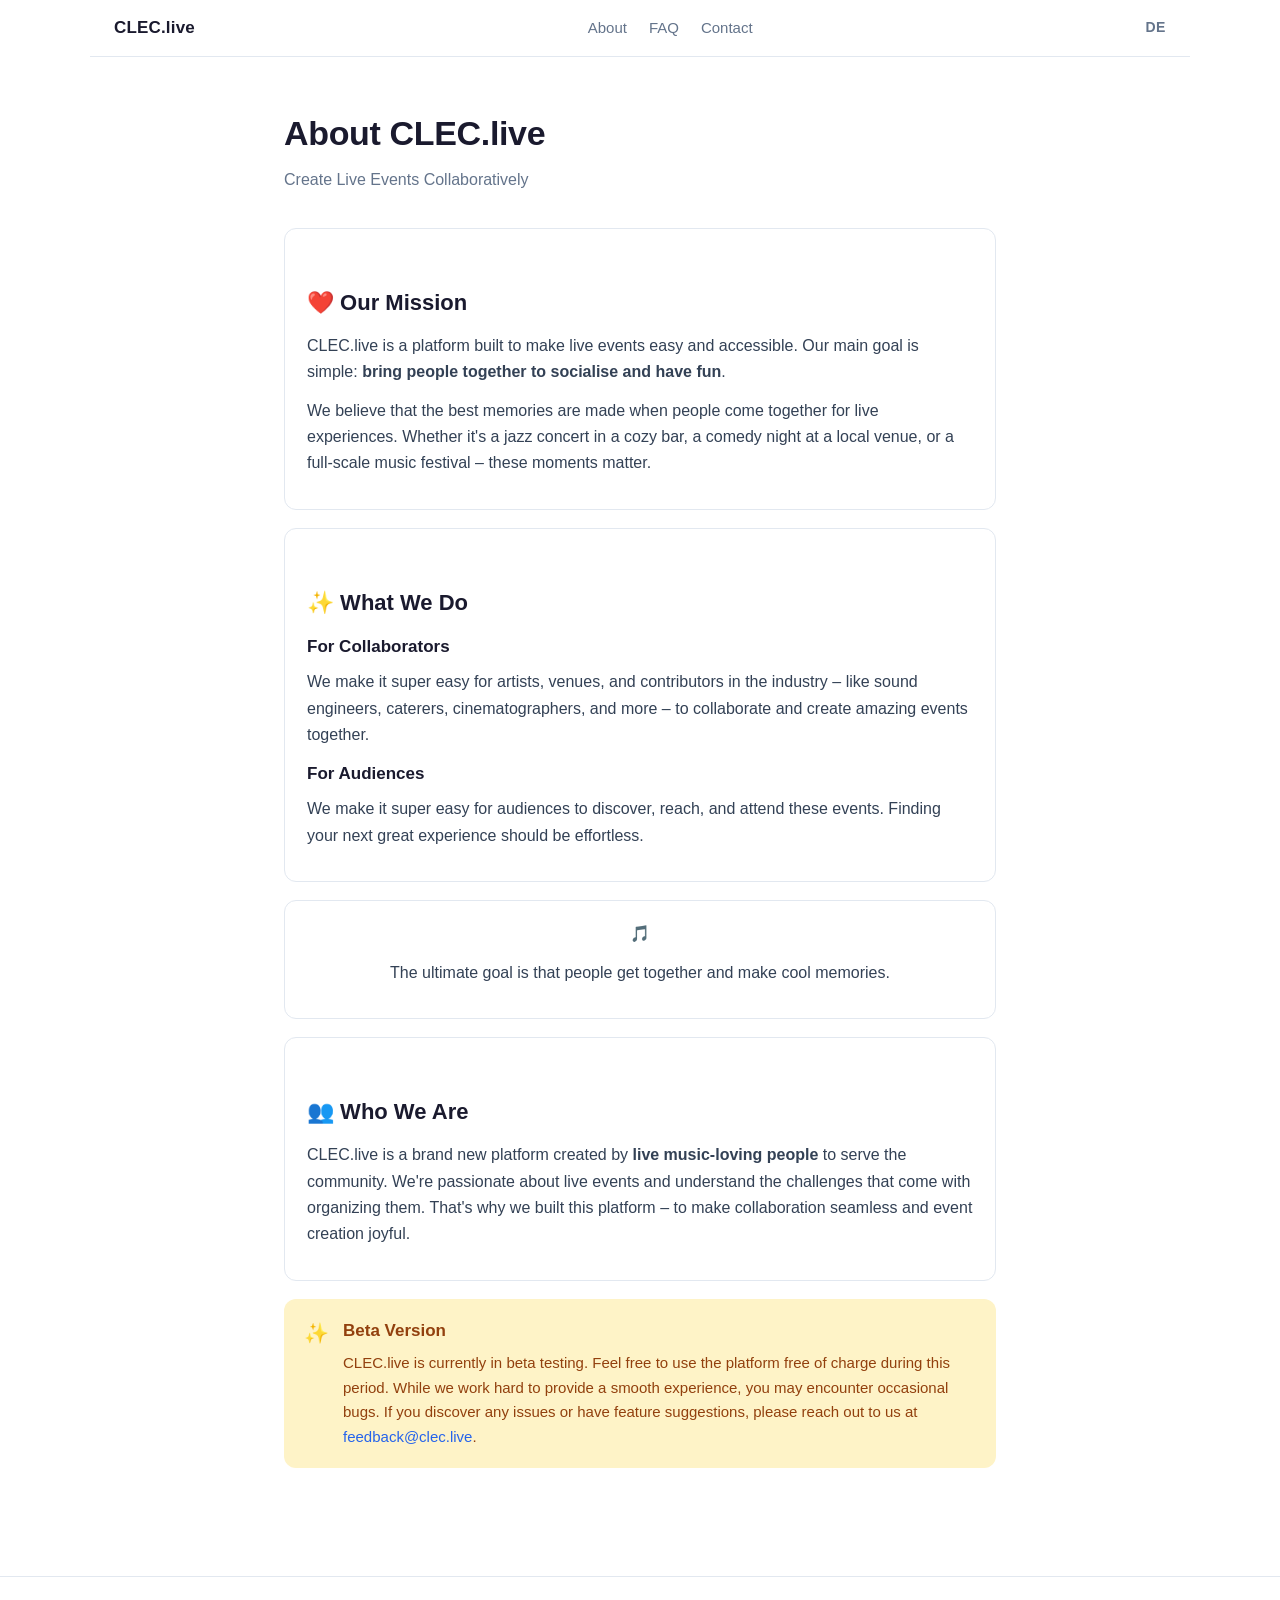
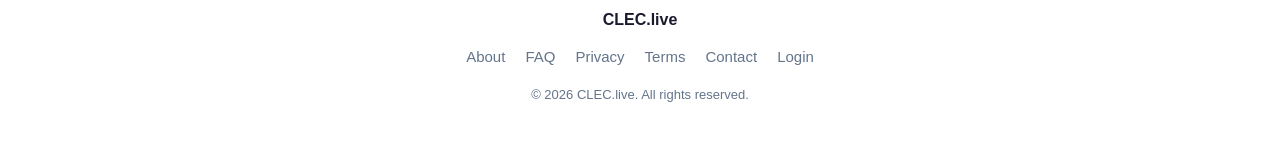
==== about/index.html @ 1204734a "CLEC is between shows - dormant static site Six pages x two languages (EN/DE), sleeping-login page, " ====
<!DOCTYPE html>
<html lang="en">
<head>
  <meta charset="UTF-8">
  <meta name="viewport" content="width=device-width, initial-scale=1">
  <title>About CLEC.live · CLEC.live</title>
  <meta name="description" content="Learn more about CLEC.live">
  <link rel="icon" href="/favicon.ico">
  <link rel="stylesheet" href="/style.css">
  <link rel="alternate" hreflang="en" href="https://clec.live/about/">
  <link rel="alternate" hreflang="de" href="https://clec.live/de/about/">
</head>
<body>
  <header class="site-header">
    <a class="logo" href="/">CLEC.live</a>
    <nav>
      <a href="/about/">About</a>
      <a href="/faq/">FAQ</a>
      <a href="/contact/">Contact</a>
    </nav>
    <a class="lang" href="/de/about/" lang="de">DE</a>
  </header>

  <main class="page">
    <h1>About CLEC.live</h1>
    <p class="subtitle">Create Live Events Collaboratively</p>

    <div class="card">
      <h2>❤️ Our Mission</h2>
      <p>CLEC.live is a platform built to make live events easy and accessible. Our main goal is simple: <strong>bring people together to socialise and have fun</strong>.</p>
      <p>We believe that the best memories are made when people come together for live experiences. Whether it's a jazz concert in a cozy bar, a comedy night at a local venue, or a full-scale music festival – these moments matter.</p>
    </div>

    <div class="card">
      <h2>✨ What We Do</h2>
      <h3>For Collaborators</h3>
      <p>We make it super easy for artists, venues, and contributors in the industry – like sound engineers, caterers, cinematographers, and more – to collaborate and create amazing events together.</p>
      <h3>For Audiences</h3>
      <p>We make it super easy for audiences to discover, reach, and attend these events. Finding your next great experience should be effortless.</p>
    </div>

    <div class="card center">
      <p>🎵</p>
      <p>The ultimate goal is that people get together and make cool memories.</p>
    </div>

    <div class="card">
      <h2>👥 Who We Are</h2>
      <p>CLEC.live is a brand new platform created by <strong>live music-loving people</strong> to serve the community. We're passionate about live events and understand the challenges that come with organizing them. That's why we built this platform – to make collaboration seamless and event creation joyful.</p>
    </div>

    <div class="notice">
      <div class="icon">✨</div>
      <div>
        <h3>Beta Version</h3>
        <p>CLEC.live is currently in beta testing. Feel free to use the platform free of charge during this period. While we work hard to provide a smooth experience, you may encounter occasional bugs. If you discover any issues or have feature suggestions, please reach out to us at <a href="mailto:feedback@clec.live">feedback@clec.live</a>.</p>
      </div>
    </div>
  </main>

  <footer class="site-footer">
    <div class="inner">
      <div class="brand">CLEC.live</div>
      <div class="foot-links">
        <a href="/about/">About</a>
        <a href="/faq/">FAQ</a>
        <a href="/privacy/">Privacy</a>
        <a href="/terms/">Terms</a>
        <a href="/contact/">Contact</a>
        <a href="/login/">Login</a>
      </div>
      <div class="copy">© 2026 CLEC.live. All rights reserved.</div>
    </div>
  </footer>
</body>
</html>
---- style.css ----
/* CLEC.live — dormant static site. Hand-editable by design. */
:root {
  --violet: #7c3aed;
  --blue: #2563eb;
  --ink: #1a1a2e;
  --muted: #64748b;
  --border: #e2e8f0;
  --amber-bg: #fef3c7;
  --amber-ink: #92400e;
}
* { margin: 0; padding: 0; box-sizing: border-box; }
body {
  font-family: -apple-system, BlinkMacSystemFont, "Segoe UI", Roboto, "Helvetica Neue", Arial, sans-serif;
  color: var(--ink);
  line-height: 1.65;
  background: #fff;
}
a { color: var(--blue); text-decoration: none; }
a:hover { text-decoration: underline; }

/* header */
.site-header {
  display: flex; align-items: center; justify-content: space-between;
  padding: 14px 24px; border-bottom: 1px solid var(--border);
  max-width: 1100px; margin: 0 auto;
}
.site-header .logo { font-weight: 700; font-size: 17px; color: var(--ink); letter-spacing: 0.01em; }
.site-header .logo:hover { text-decoration: none; }
.site-header nav { display: flex; gap: 22px; font-size: 15px; }
.site-header nav a, .site-header .lang { color: var(--muted); }
.site-header nav a:hover, .site-header .lang:hover { color: var(--ink); text-decoration: none; }
.site-header .lang { font-weight: 600; font-size: 14px; letter-spacing: 0.04em; }

/* hero (the letter) */
.hero {
  background: linear-gradient(135deg, #7c3aed 0%, #3b82f6 40%, #2563eb 100%);
  color: #fff; padding: 72px 24px 84px; text-align: center;
}
.hero .logo-card {
  display: inline-block; background: #fff; border-radius: 14px;
  padding: 18px 22px; box-shadow: 0 8px 24px rgba(0,0,0,0.12); margin-bottom: 44px;
}
.hero .logo-card img { max-width: 260px; height: auto; display: block; }
.hero .eyebrow {
  font-size: 12px; letter-spacing: 0.22em; text-transform: uppercase;
  color: rgba(255,255,255,0.55); margin-bottom: 14px;
}
.hero h1 { font-size: clamp(30px, 5vw, 46px); line-height: 1.15; letter-spacing: -0.01em; margin-bottom: 32px; }
.hero .letter { max-width: 620px; margin: 0 auto; text-align: left; }
.hero .letter p { color: rgba(255,255,255,0.82); font-size: 17px; margin-bottom: 18px; }
.hero .letter p.close { color: #fff; font-weight: 600; }

/* what we built */
.built { max-width: 900px; margin: 0 auto; padding: 64px 24px; }
.built h2 { text-align: center; font-size: 28px; margin-bottom: 44px; }
.steps { display: grid; grid-template-columns: repeat(3, 1fr); gap: 32px; }
.step { text-align: center; padding: 0 8px; }
.step .dot {
  width: 52px; height: 52px; border-radius: 50%; margin: 0 auto 16px;
  background: #eff6ff; border: 2px solid rgba(59,130,246,0.25);
  display: flex; align-items: center; justify-content: center; font-size: 22px;
}
.step h3 { font-size: 17px; margin-bottom: 6px; }
.step p { font-size: 14px; color: var(--muted); }
@media (max-width: 720px) { .steps { grid-template-columns: 1fr; } }

/* content pages */
.page { max-width: 760px; margin: 0 auto; padding: 48px 24px 72px; }
.page h1 { font-size: 34px; margin-bottom: 6px; letter-spacing: -0.01em; }
.page .subtitle { color: var(--muted); margin-bottom: 34px; }
.page h2 { font-size: 22px; margin: 36px 0 12px; }
.page h3 { font-size: 17px; margin: 22px 0 8px; }
.page p, .page li { color: #334155; margin-bottom: 12px; }
.page ul, .page ol { padding-left: 24px; margin-bottom: 16px; }
.notice {
  display: flex; gap: 14px; background: var(--amber-bg); border-radius: 12px;
  padding: 18px 20px; margin-bottom: 36px;
}
.notice .icon { font-size: 20px; }
.notice h3 { color: var(--amber-ink); margin: 0 0 6px; }
.notice p { color: var(--amber-ink); margin: 0; font-size: 15px; }
.card {
  border: 1px solid var(--border); border-radius: 12px;
  padding: 20px 22px; margin-bottom: 18px;
}
.card h3 { margin-top: 0; }
.center { text-align: center; }

/* sleeping login / 404 */
.sleep { max-width: 560px; margin: 0 auto; padding: 96px 24px; text-align: center; }
.sleep .moon { font-size: 44px; margin-bottom: 18px; }
.sleep h1 { font-size: 30px; margin-bottom: 16px; }
.sleep p { color: var(--muted); margin-bottom: 14px; }

/* footer */
.site-footer { border-top: 1px solid var(--border); padding: 30px 24px 36px; }
.site-footer .inner { max-width: 1100px; margin: 0 auto; text-align: center; }
.site-footer .brand { font-weight: 700; margin-bottom: 12px; }
.foot-links { display: flex; flex-wrap: wrap; gap: 20px; justify-content: center; margin-bottom: 14px; font-size: 15px; }
.foot-links a { color: var(--muted); }
.foot-links a:hover { color: var(--ink); text-decoration: none; }
.site-footer .copy { font-size: 13px; color: var(--muted); }
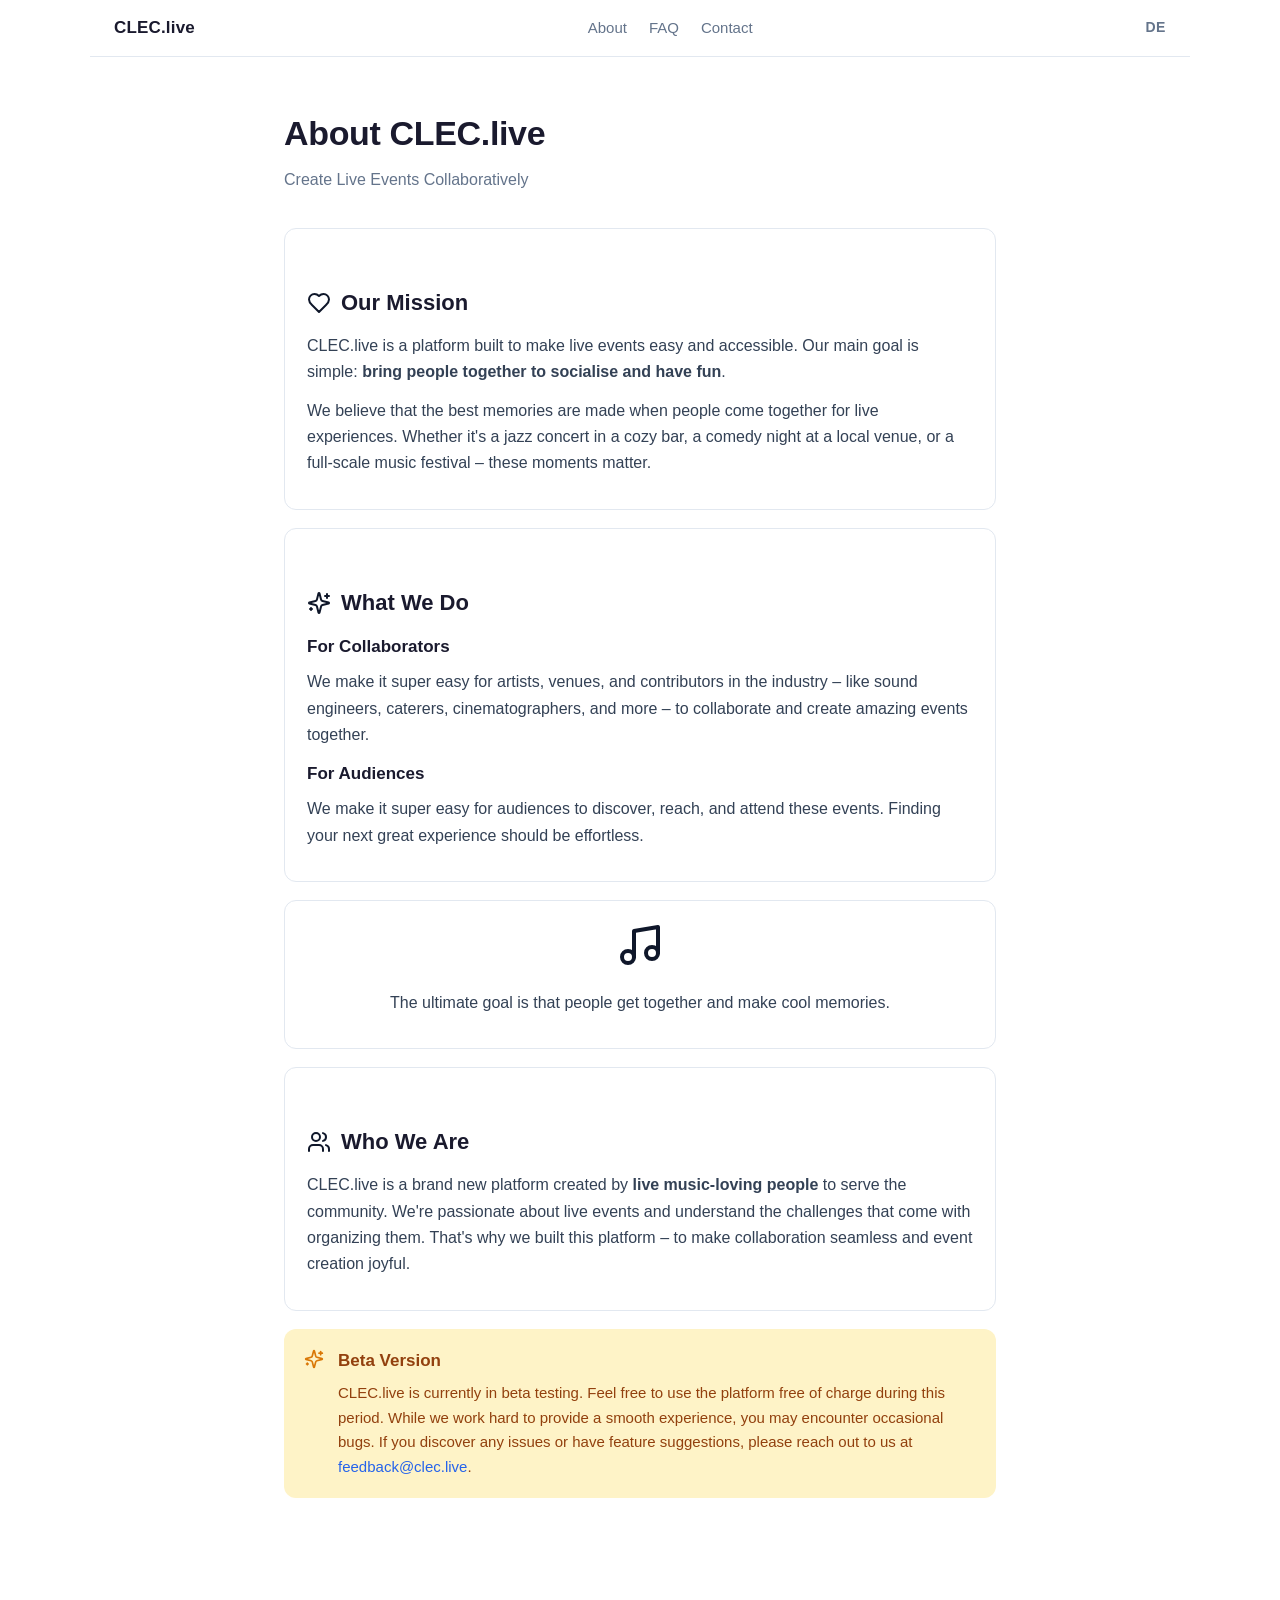
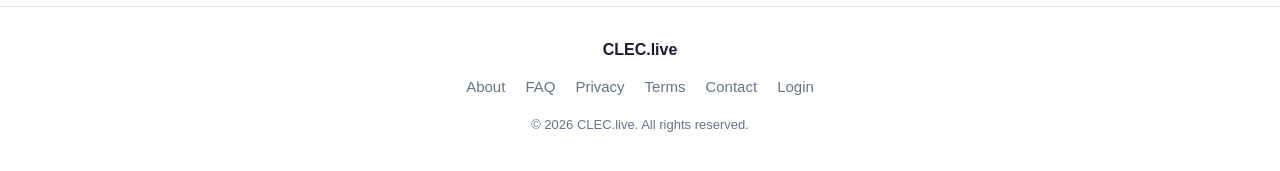
==== commit 4c8d2242: "Proper icons: exact lucide SVGs (v0.462.0) replace emoji placeholders - Landing 'What We Built': Lig" ====
--- a/about/index.html
+++ b/about/index.html
@@ -26,13 +26,13 @@
     <p class="subtitle">Create Live Events Collaboratively</p>
 
     <div class="card">
-      <h2>❤️ Our Mission</h2>
+      <h2 class="hicon"><svg class="i-24 ic-primary" xmlns="http://www.w3.org/2000/svg" viewBox="0 0 24 24" fill="none" stroke="currentColor" stroke-width="2" stroke-linecap="round" stroke-linejoin="round" aria-hidden="true"><path d="M19 14c1.49-1.46 3-3.21 3-5.5A5.5 5.5 0 0 0 16.5 3c-1.76 0-3 .5-4.5 2-1.5-1.5-2.74-2-4.5-2A5.5 5.5 0 0 0 2 8.5c0 2.3 1.5 4.05 3 5.5l7 7Z"/></svg> Our Mission</h2>
       <p>CLEC.live is a platform built to make live events easy and accessible. Our main goal is simple: <strong>bring people together to socialise and have fun</strong>.</p>
       <p>We believe that the best memories are made when people come together for live experiences. Whether it's a jazz concert in a cozy bar, a comedy night at a local venue, or a full-scale music festival – these moments matter.</p>
     </div>
 
     <div class="card">
-      <h2>✨ What We Do</h2>
+      <h2 class="hicon"><svg class="i-24 ic-primary" xmlns="http://www.w3.org/2000/svg" viewBox="0 0 24 24" fill="none" stroke="currentColor" stroke-width="2" stroke-linecap="round" stroke-linejoin="round" aria-hidden="true"><path d="M9.937 15.5A2 2 0 0 0 8.5 14.063l-6.135-1.582a.5.5 0 0 1 0-.962L8.5 9.936A2 2 0 0 0 9.937 8.5l1.582-6.135a.5.5 0 0 1 .963 0L14.063 8.5A2 2 0 0 0 15.5 9.937l6.135 1.581a.5.5 0 0 1 0 .964L15.5 14.063a2 2 0 0 0-1.437 1.437l-1.582 6.135a.5.5 0 0 1-.963 0z"/><path d="M20 3v4"/><path d="M22 5h-4"/><path d="M4 17v2"/><path d="M5 18H3"/></svg> What We Do</h2>
       <h3>For Collaborators</h3>
       <p>We make it super easy for artists, venues, and contributors in the industry – like sound engineers, caterers, cinematographers, and more – to collaborate and create amazing events together.</p>
       <h3>For Audiences</h3>
@@ -40,17 +40,17 @@
     </div>
 
     <div class="card center">
-      <p>🎵</p>
+      <p><svg class="i-48 ic-primary" xmlns="http://www.w3.org/2000/svg" viewBox="0 0 24 24" fill="none" stroke="currentColor" stroke-width="2" stroke-linecap="round" stroke-linejoin="round" aria-hidden="true"><path d="M9 18V5l12-2v13"/><circle cx="6" cy="18" r="3"/><circle cx="18" cy="16" r="3"/></svg></p>
       <p>The ultimate goal is that people get together and make cool memories.</p>
     </div>
 
     <div class="card">
-      <h2>👥 Who We Are</h2>
+      <h2 class="hicon"><svg class="i-24 ic-primary" xmlns="http://www.w3.org/2000/svg" viewBox="0 0 24 24" fill="none" stroke="currentColor" stroke-width="2" stroke-linecap="round" stroke-linejoin="round" aria-hidden="true"><path d="M16 21v-2a4 4 0 0 0-4-4H6a4 4 0 0 0-4 4v2"/><circle cx="9" cy="7" r="4"/><path d="M22 21v-2a4 4 0 0 0-3-3.87"/><path d="M16 3.13a4 4 0 0 1 0 7.75"/></svg> Who We Are</h2>
       <p>CLEC.live is a brand new platform created by <strong>live music-loving people</strong> to serve the community. We're passionate about live events and understand the challenges that come with organizing them. That's why we built this platform – to make collaboration seamless and event creation joyful.</p>
     </div>
 
     <div class="notice">
-      <div class="icon">✨</div>
+      <div class="icon"><svg class="i-20 ic-amber" xmlns="http://www.w3.org/2000/svg" viewBox="0 0 24 24" fill="none" stroke="currentColor" stroke-width="2" stroke-linecap="round" stroke-linejoin="round" aria-hidden="true"><path d="M9.937 15.5A2 2 0 0 0 8.5 14.063l-6.135-1.582a.5.5 0 0 1 0-.962L8.5 9.936A2 2 0 0 0 9.937 8.5l1.582-6.135a.5.5 0 0 1 .963 0L14.063 8.5A2 2 0 0 0 15.5 9.937l6.135 1.581a.5.5 0 0 1 0 .964L15.5 14.063a2 2 0 0 0-1.437 1.437l-1.582 6.135a.5.5 0 0 1-.963 0z"/><path d="M20 3v4"/><path d="M22 5h-4"/><path d="M4 17v2"/><path d="M5 18H3"/></svg></div>
       <div>
         <h3>Beta Version</h3>
         <p>CLEC.live is currently in beta testing. Feel free to use the platform free of charge during this period. While we work hard to provide a smooth experience, you may encounter occasional bugs. If you discover any issues or have feature suggestions, please reach out to us at <a href="mailto:feedback@clec.live">feedback@clec.live</a>.</p>
--- a/style.css
+++ b/style.css
@@ -50,19 +50,28 @@
 .hero .letter p { color: rgba(255,255,255,0.82); font-size: 17px; margin-bottom: 18px; }
 .hero .letter p.close { color: #fff; font-weight: 600; }
 
-/* what we built */
+/* what we built — faithful to the app: lucide icons, 56px circles, connector line */
 .built { max-width: 900px; margin: 0 auto; padding: 64px 24px; }
-.built h2 { text-align: center; font-size: 28px; margin-bottom: 44px; }
-.steps { display: grid; grid-template-columns: repeat(3, 1fr); gap: 32px; }
-.step { text-align: center; padding: 0 8px; }
+.built h2 { text-align: center; font-size: 28px; margin-bottom: 48px; }
+.steps { display: grid; grid-template-columns: repeat(3, 1fr); position: relative; }
+.steps::before {
+  content: ""; position: absolute; top: 28px; left: 16.67%; right: 16.67%;
+  height: 1px; background: rgba(59,130,246,0.2);
+}
+.step { text-align: center; padding: 0 24px; position: relative; }
 .step .dot {
-  width: 52px; height: 52px; border-radius: 50%; margin: 0 auto 16px;
-  background: #eff6ff; border: 2px solid rgba(59,130,246,0.25);
-  display: flex; align-items: center; justify-content: center; font-size: 22px;
+  width: 56px; height: 56px; border-radius: 50%; margin: 0 auto 20px;
+  background: #eff6ff; border: 2px solid rgba(59,130,246,0.2);
+  display: flex; align-items: center; justify-content: center;
+  position: relative; z-index: 1;
 }
-.step h3 { font-size: 17px; margin-bottom: 6px; }
+.step .dot svg { width: 24px; height: 24px; color: #3b82f6; }
+.step h3 { font-size: 17px; margin-bottom: 8px; }
 .step p { font-size: 14px; color: var(--muted); }
-@media (max-width: 720px) { .steps { grid-template-columns: 1fr; } }
+@media (max-width: 720px) {
+  .steps { grid-template-columns: 1fr; gap: 40px; }
+  .steps::before { display: none; }
+}
 
 /* content pages */
 .page { max-width: 760px; margin: 0 auto; padding: 48px 24px 72px; }
@@ -76,7 +85,7 @@
   display: flex; gap: 14px; background: var(--amber-bg); border-radius: 12px;
   padding: 18px 20px; margin-bottom: 36px;
 }
-.notice .icon { font-size: 20px; }
+.notice .icon svg { width: 20px; height: 20px; color: #d97706; display: block; margin-top: 2px; }
 .notice h3 { color: var(--amber-ink); margin: 0 0 6px; }
 .notice p { color: var(--amber-ink); margin: 0; font-size: 15px; }
 .card {
@@ -88,7 +97,8 @@
 
 /* sleeping login / 404 */
 .sleep { max-width: 560px; margin: 0 auto; padding: 96px 24px; text-align: center; }
-.sleep .moon { font-size: 44px; margin-bottom: 18px; }
+.sleep .moon svg { width: 44px; height: 44px; color: var(--muted); }
+.sleep .moon { margin-bottom: 18px; }
 .sleep h1 { font-size: 30px; margin-bottom: 16px; }
 .sleep p { color: var(--muted); margin-bottom: 14px; }
 
@@ -100,3 +110,16 @@
 .foot-links a { color: var(--muted); }
 .foot-links a:hover { color: var(--ink); text-decoration: none; }
 .site-footer .copy { font-size: 13px; color: var(--muted); }
+
+/* lucide inline icons */
+.hicon { display: inline-flex; align-items: center; gap: 10px; }
+.hicon svg { flex: none; }
+.i-24 svg, svg.i-24 { width: 24px; height: 24px; }
+.i-20 svg, svg.i-20 { width: 20px; height: 20px; }
+.i-16 svg, svg.i-16 { width: 16px; height: 16px; }
+.i-48 svg, svg.i-48 { width: 48px; height: 48px; }
+.ic-primary { color: hsl(222.2 47.4% 11.2%); }
+.ic-amber { color: #d97706; }
+.a-icon { display: inline-flex; align-items: center; gap: 8px; }
+.a-icon svg { flex: none; }
+.center-icon { display: flex; justify-content: center; margin-bottom: 16px; }
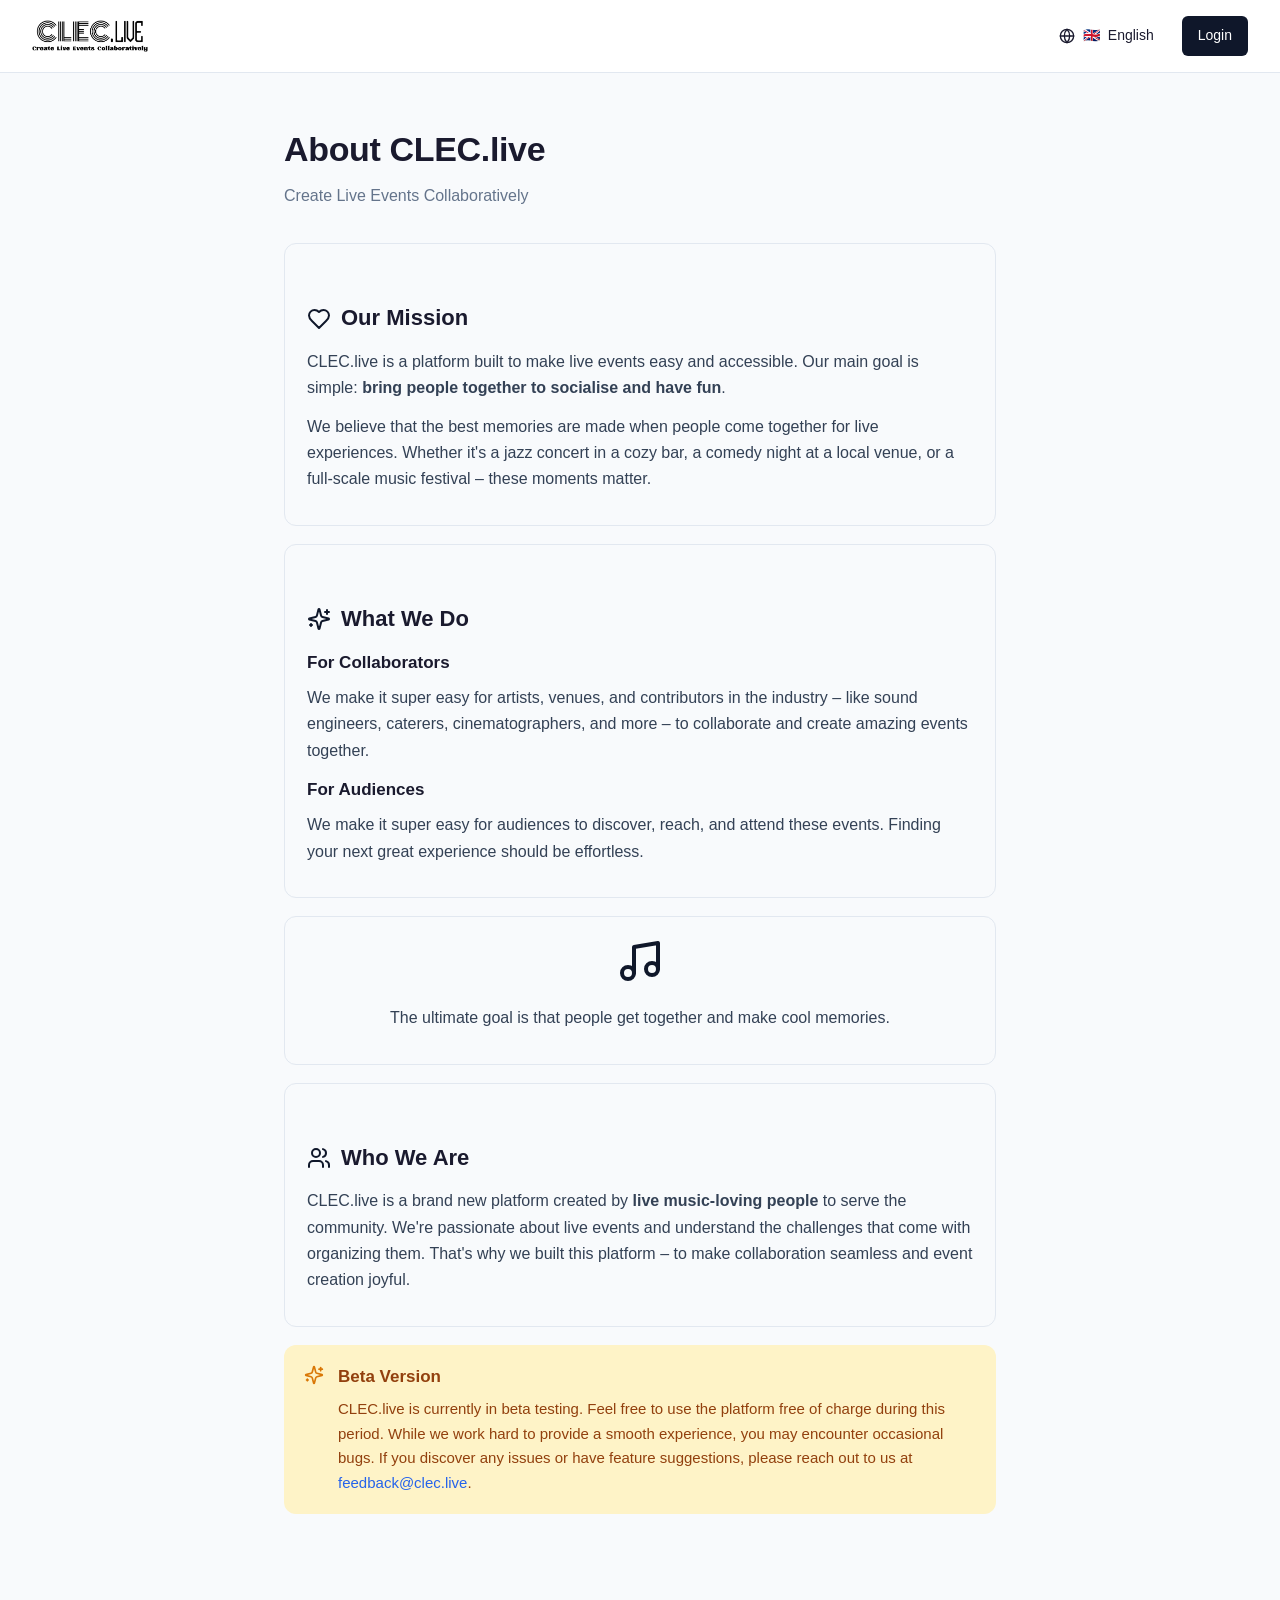
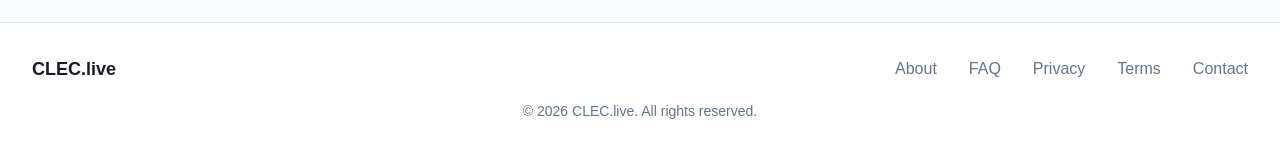
==== commit 28e04f90: "Exact chrome replica: real header, real favicon, app footer layout Per owner review against the live" ====
--- a/about/index.html
+++ b/about/index.html
@@ -5,20 +5,20 @@
   <meta name="viewport" content="width=device-width, initial-scale=1">
   <title>About CLEC.live · CLEC.live</title>
   <meta name="description" content="Learn more about CLEC.live">
-  <link rel="icon" href="/favicon.ico">
+  <link rel="icon" href="/favicon.png" type="image/png">
   <link rel="stylesheet" href="/style.css">
   <link rel="alternate" hreflang="en" href="https://clec.live/about/">
   <link rel="alternate" hreflang="de" href="https://clec.live/de/about/">
 </head>
 <body>
   <header class="site-header">
-    <a class="logo" href="/">CLEC.live</a>
-    <nav>
-      <a href="/about/">About</a>
-      <a href="/faq/">FAQ</a>
-      <a href="/contact/">Contact</a>
-    </nav>
-    <a class="lang" href="/de/about/" lang="de">DE</a>
+    <div class="inner">
+      <a class="logo" href="/"><img src="/assets/clec-logo.png" alt="CLEC.live - Create Live Events Collaboratively"></a>
+      <div class="header-right">
+        <a class="locale" href="/de/about/" title="Deutsch"><svg class="i-globe" xmlns="http://www.w3.org/2000/svg" viewBox="0 0 24 24" fill="none" stroke="currentColor" stroke-width="2" stroke-linecap="round" stroke-linejoin="round" aria-hidden="true"><circle cx="12" cy="12" r="10"/><path d="M12 2a14.5 14.5 0 0 0 0 20 14.5 14.5 0 0 0 0-20"/><path d="M2 12h20"/></svg><span class="flag">🇬🇧</span><span class="label">English</span></a>
+        <a class="btn-login" href="/login/">Login</a>
+      </div>
+    </div>
   </header>
 
   <main class="page">
@@ -60,16 +60,17 @@
 
   <footer class="site-footer">
     <div class="inner">
-      <div class="brand">CLEC.live</div>
-      <div class="foot-links">
+      <div class="foot-row">
+        <div class="foot-brand">CLEC.live</div>
+        <div class="foot-links">
         <a href="/about/">About</a>
         <a href="/faq/">FAQ</a>
         <a href="/privacy/">Privacy</a>
         <a href="/terms/">Terms</a>
         <a href="/contact/">Contact</a>
-        <a href="/login/">Login</a>
+        </div>
       </div>
-      <div class="copy">© 2026 CLEC.live. All rights reserved.</div>
+      <div class="foot-copy">© 2026 CLEC.live. All rights reserved.</div>
     </div>
   </footer>
 </body>
--- a/style.css
+++ b/style.css
@@ -13,45 +13,65 @@
   font-family: -apple-system, BlinkMacSystemFont, "Segoe UI", Roboto, "Helvetica Neue", Arial, sans-serif;
   color: var(--ink);
   line-height: 1.65;
-  background: #fff;
+  background: #f8fafc; /* app: bg-slate-50 */
 }
 a { color: var(--blue); text-decoration: none; }
 a:hover { text-decoration: underline; }
 
-/* header */
-.site-header {
+/* header — replica of Layout.tsx guest view */
+.site-header { background: #fff; border-bottom: 1px solid var(--border); }
+.site-header .inner {
+  max-width: 1400px; margin: 0 auto; padding: 16px 32px;
   display: flex; align-items: center; justify-content: space-between;
-  padding: 14px 24px; border-bottom: 1px solid var(--border);
-  max-width: 1100px; margin: 0 auto;
 }
-.site-header .logo { font-weight: 700; font-size: 17px; color: var(--ink); letter-spacing: 0.01em; }
-.site-header .logo:hover { text-decoration: none; }
-.site-header nav { display: flex; gap: 22px; font-size: 15px; }
-.site-header nav a, .site-header .lang { color: var(--muted); }
-.site-header nav a:hover, .site-header .lang:hover { color: var(--ink); text-decoration: none; }
-.site-header .lang { font-weight: 600; font-size: 14px; letter-spacing: 0.04em; }
+.site-header .logo img { height: 32px; width: auto; display: block; }
+.header-right { display: flex; align-items: center; gap: 16px; }
+.locale {
+  display: inline-flex; align-items: center; gap: 8px;
+  height: 36px; padding: 0 12px; border-radius: 6px;
+  font-size: 14px; font-weight: 500; color: var(--ink);
+}
+.locale:hover { background: #f1f5f9; text-decoration: none; }
+.locale svg.i-globe { width: 16px; height: 16px; }
+@media (max-width: 639px) { .locale .flag { display: none; } }
+@media (max-width: 767px) { .locale .label { display: none; } }
+.btn-login {
+  display: inline-flex; align-items: center; height: 40px; padding: 0 16px;
+  border-radius: 6px; background: hsl(222.2 47.4% 11.2%); color: #fff;
+  font-size: 14px; font-weight: 500;
+}
+.btn-login:hover { background: hsl(222.2 47.4% 20%); text-decoration: none; }
 
 /* hero (the letter) */
 .hero {
   background: linear-gradient(135deg, #7c3aed 0%, #3b82f6 40%, #2563eb 100%);
-  color: #fff; padding: 72px 24px 84px; text-align: center;
+  color: #fff; padding: 112px 24px; text-align: center; /* app: lg:py-28 */
+  position: relative;
 }
+.hero::before { /* app: subtle dot grid overlay, opacity 4% */
+  content: ""; position: absolute; inset: 0; opacity: 0.04; pointer-events: none;
+  background-image: radial-gradient(circle at 1px 1px, #fff 1px, transparent 0);
+  background-size: 32px 32px;
+}
+.hero > * { position: relative; }
 .hero .logo-card {
   display: inline-block; background: #fff; border-radius: 14px;
-  padding: 18px 22px; box-shadow: 0 8px 24px rgba(0,0,0,0.12); margin-bottom: 44px;
+  padding: 20px; box-shadow: 0 8px 24px rgba(0,0,0,0.12); margin-bottom: 48px; /* app: mb-12 */
 }
 .hero .logo-card img { max-width: 260px; height: auto; display: block; }
 .hero .eyebrow {
   font-size: 12px; letter-spacing: 0.22em; text-transform: uppercase;
-  color: rgba(255,255,255,0.55); margin-bottom: 14px;
+  color: rgba(255,255,255,0.55); margin-bottom: 16px;
 }
 .hero h1 { font-size: clamp(30px, 5vw, 46px); line-height: 1.15; letter-spacing: -0.01em; margin-bottom: 32px; }
-.hero .letter { max-width: 620px; margin: 0 auto; text-align: left; }
-.hero .letter p { color: rgba(255,255,255,0.82); font-size: 17px; margin-bottom: 18px; }
+.hero .letter { max-width: 576px; margin: 0 auto; text-align: left; } /* app: max-w-xl */
+.hero .letter p { color: rgba(255,255,255,0.82); font-size: 18px; margin-bottom: 20px; } /* app: sm:text-lg, space-y-5 */
 .hero .letter p.close { color: #fff; font-weight: 600; }
 
 /* what we built — faithful to the app: lucide icons, 56px circles, connector line */
-.built { max-width: 900px; margin: 0 auto; padding: 64px 24px; }
+.built { background: #fff; padding: 64px 24px; }
+.built .steps, .built h2 { max-width: 900px; margin-left: auto; margin-right: auto; }
+.built h2 { margin-bottom: 48px; }
 .built h2 { text-align: center; font-size: 28px; margin-bottom: 48px; }
 .steps { display: grid; grid-template-columns: repeat(3, 1fr); position: relative; }
 .steps::before {
@@ -102,14 +122,16 @@
 .sleep h1 { font-size: 30px; margin-bottom: 16px; }
 .sleep p { color: var(--muted); margin-bottom: 14px; }
 
-/* footer */
-.site-footer { border-top: 1px solid var(--border); padding: 30px 24px 36px; }
-.site-footer .inner { max-width: 1100px; margin: 0 auto; text-align: center; }
-.site-footer .brand { font-weight: 700; margin-bottom: 12px; }
-.foot-links { display: flex; flex-wrap: wrap; gap: 20px; justify-content: center; margin-bottom: 14px; font-size: 15px; }
+/* footer — replica of Layout.tsx footer */
+.site-footer { background: #fff; border-top: 1px solid var(--border); }
+.site-footer .inner { max-width: 1400px; margin: 0 auto; padding: 32px; }
+.foot-row { display: flex; flex-direction: column; align-items: center; justify-content: space-between; gap: 16px; }
+@media (min-width: 768px) { .foot-row { flex-direction: row; } }
+.foot-brand { font-size: 18px; font-weight: 700; }
+.foot-links { display: flex; flex-wrap: wrap; gap: 32px; justify-content: center; }
 .foot-links a { color: var(--muted); }
 .foot-links a:hover { color: var(--ink); text-decoration: none; }
-.site-footer .copy { font-size: 13px; color: var(--muted); }
+.foot-copy { margin-top: 16px; text-align: center; font-size: 14px; color: var(--muted); }
 
 /* lucide inline icons */
 .hicon { display: inline-flex; align-items: center; gap: 10px; }
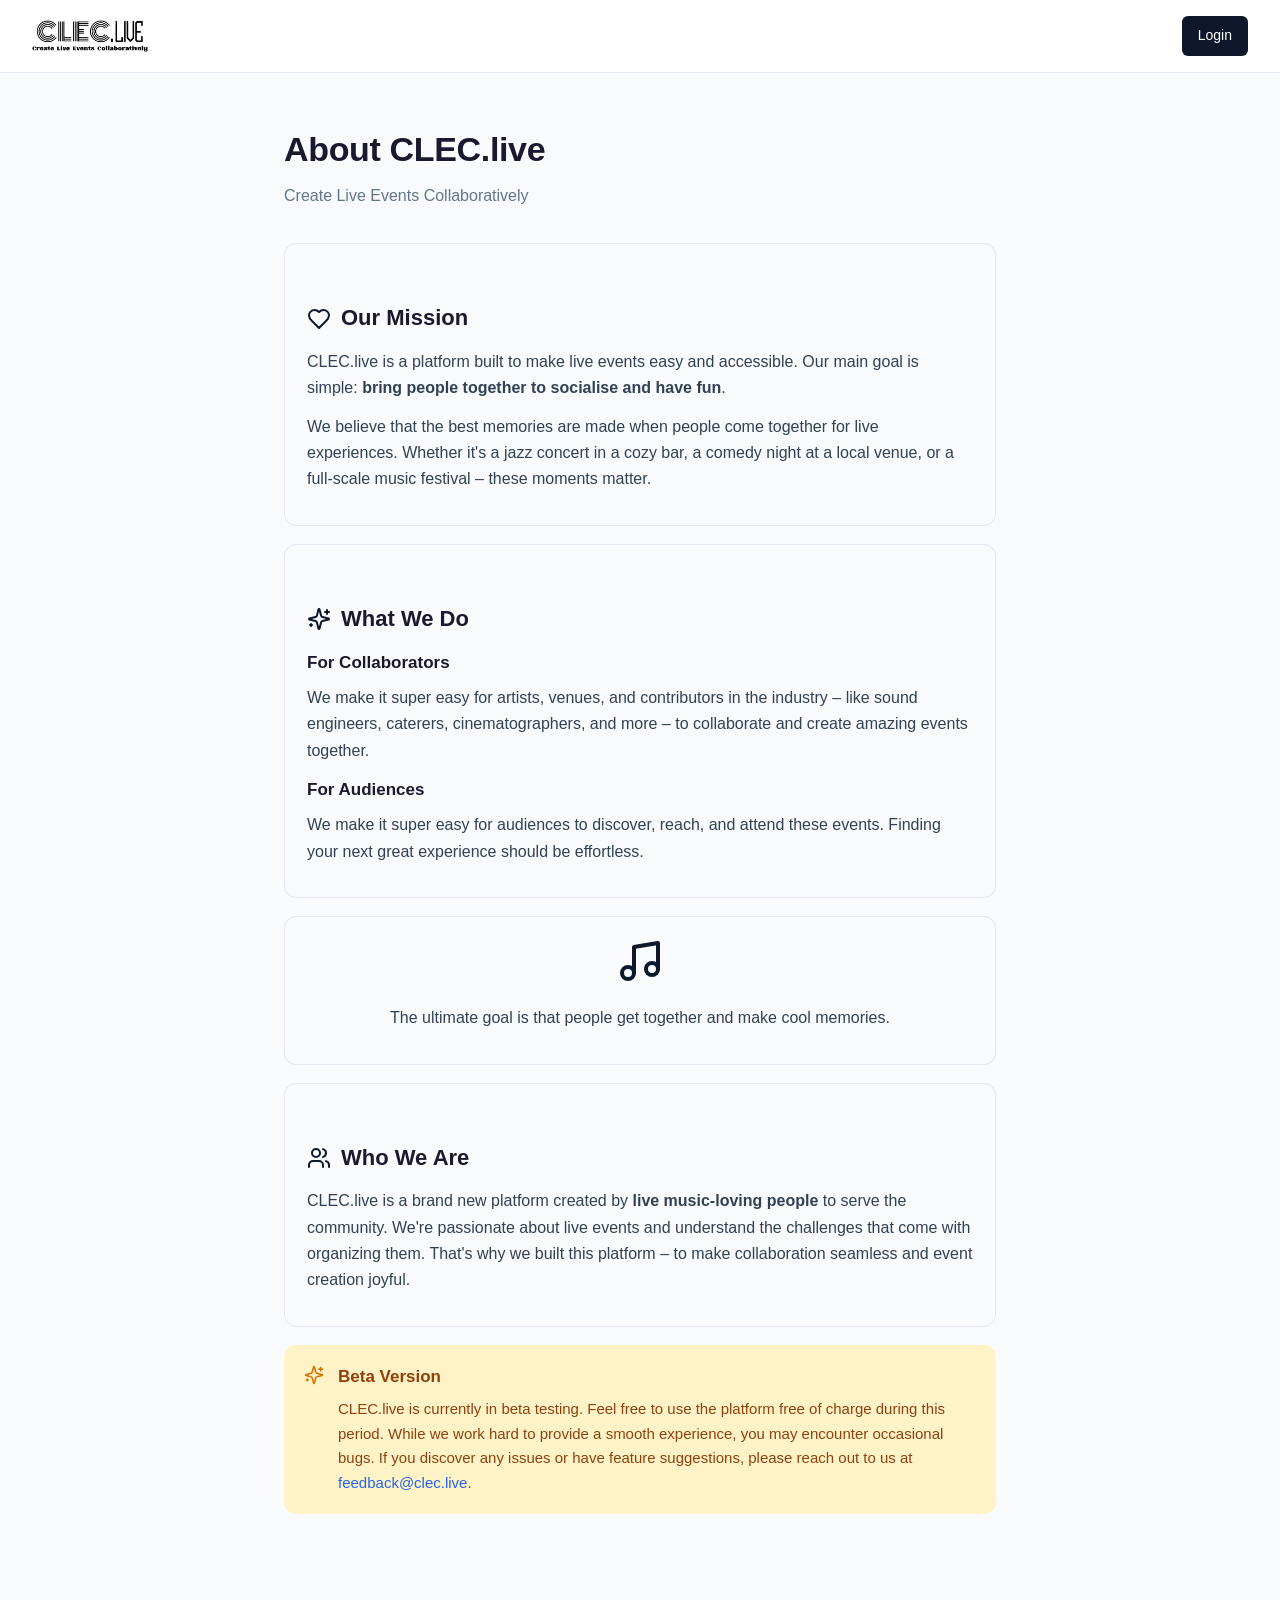
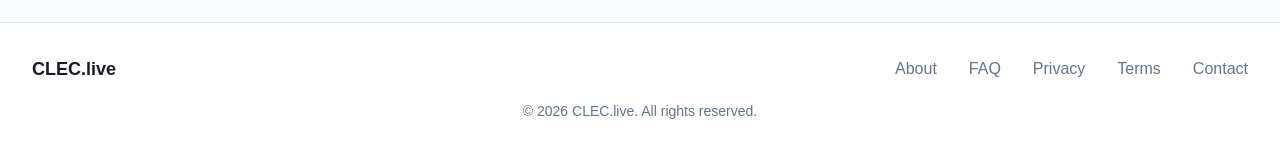
==== commit a1829319: "English-only: remove German pages and language selector Owner decision: the original app never had G" ====
--- a/about/index.html
+++ b/about/index.html
@@ -7,15 +7,12 @@
   <meta name="description" content="Learn more about CLEC.live">
   <link rel="icon" href="/favicon.png" type="image/png">
   <link rel="stylesheet" href="/style.css">
-  <link rel="alternate" hreflang="en" href="https://clec.live/about/">
-  <link rel="alternate" hreflang="de" href="https://clec.live/de/about/">
 </head>
 <body>
   <header class="site-header">
     <div class="inner">
       <a class="logo" href="/"><img src="/assets/clec-logo.png" alt="CLEC.live - Create Live Events Collaboratively"></a>
       <div class="header-right">
-        <a class="locale" href="/de/about/" title="Deutsch"><svg class="i-globe" xmlns="http://www.w3.org/2000/svg" viewBox="0 0 24 24" fill="none" stroke="currentColor" stroke-width="2" stroke-linecap="round" stroke-linejoin="round" aria-hidden="true"><circle cx="12" cy="12" r="10"/><path d="M12 2a14.5 14.5 0 0 0 0 20 14.5 14.5 0 0 0 0-20"/><path d="M2 12h20"/></svg><span class="flag">🇬🇧</span><span class="label">English</span></a>
         <a class="btn-login" href="/login/">Login</a>
       </div>
     </div>
